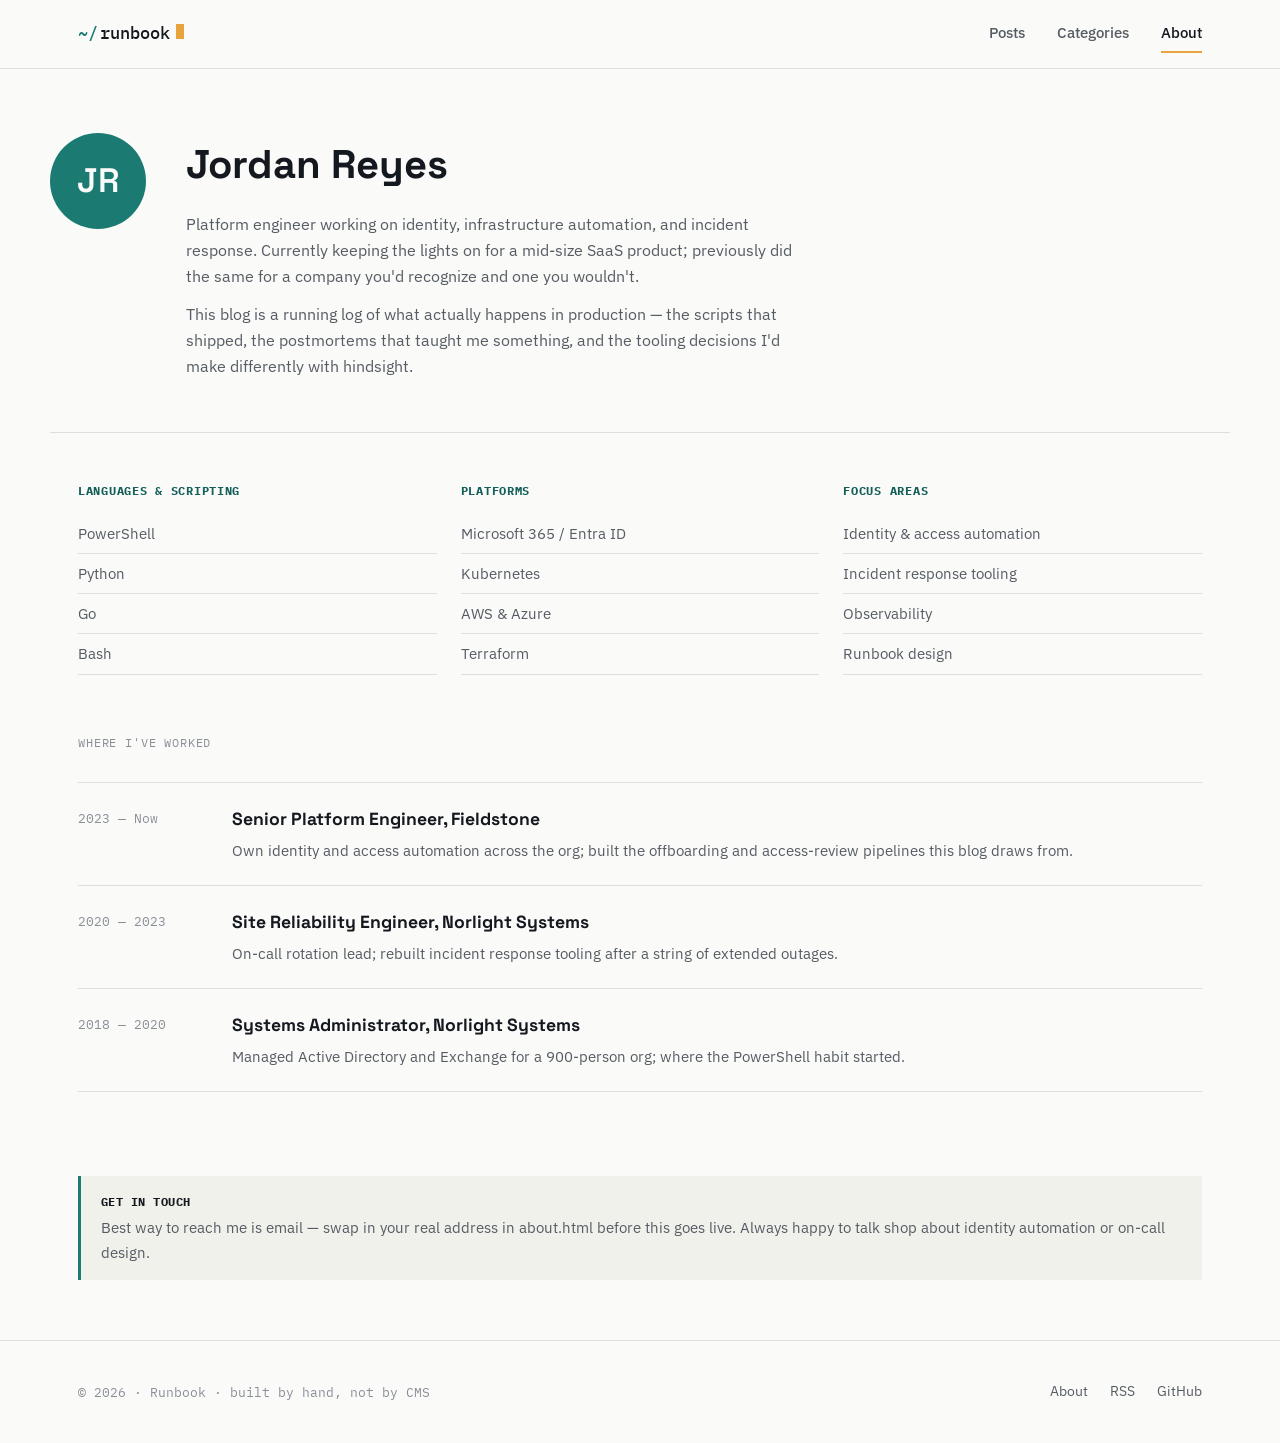
==== about.html @ 985eea35 "Add files via upload" ====
<!DOCTYPE html>
<html lang="en">
<head>
<meta charset="UTF-8">
<meta name="viewport" content="width=device-width, initial-scale=1.0">
<title>About — Runbook</title>
<link rel="preconnect" href="https://fonts.googleapis.com">
<link href="https://fonts.googleapis.com/css2?family=Space+Grotesk:wght@500;600;700&family=IBM+Plex+Sans:wght@400;500;600&family=IBM+Plex+Mono:wght@400;500;600&display=swap" rel="stylesheet">
<link rel="stylesheet" href="styles.css">
</head>
<body>

<nav class="site-nav">
  <div class="wrap">
    <a href="index.html" class="brand">
      <span class="brand-prompt">~/</span>runbook<span class="cursor"></span>
    </a>
    <div class="nav-links">
      <a href="index.html">Posts</a>
      <a href="index.html#categories">Categories</a>
      <a href="about.html" class="active">About</a>
    </div>
    <button class="nav-toggle" aria-label="Toggle menu"><span></span></button>
  </div>
</nav>

<header class="about-hero wrap">
  <div class="about-avatar">JR</div>
  <div>
    <h1>Jordan Reyes</h1>
    <p>Platform engineer working on identity, infrastructure automation, and incident response. Currently keeping the lights on for a mid-size SaaS product; previously did the same for a company you'd recognize and one you wouldn't.</p>
    <p>This blog is a running log of what actually happens in production — the scripts that shipped, the postmortems that taught me something, and the tooling decisions I'd make differently with hindsight.</p>
  </div>
</header>

<main class="wrap">

  <section class="stack-grid">
    <div class="stack-col">
      <h4>Languages &amp; scripting</h4>
      <ul>
        <li>PowerShell</li>
        <li>Python</li>
        <li>Go</li>
        <li>Bash</li>
      </ul>
    </div>
    <div class="stack-col">
      <h4>Platforms</h4>
      <ul>
        <li>Microsoft 365 / Entra ID</li>
        <li>Kubernetes</li>
        <li>AWS &amp; Azure</li>
        <li>Terraform</li>
      </ul>
    </div>
    <div class="stack-col">
      <h4>Focus areas</h4>
      <ul>
        <li>Identity &amp; access automation</li>
        <li>Incident response tooling</li>
        <li>Observability</li>
        <li>Runbook design</li>
      </ul>
    </div>
  </section>

  <div class="related-title" style="margin-top:10px;">Where I've worked</div>
  <section class="timeline">
    <div class="timeline-item">
      <div class="when">2023 — Now</div>
      <div>
        <h4>Senior Platform Engineer, Fieldstone</h4>
        <p>Own identity and access automation across the org; built the offboarding and access-review pipelines this blog draws from.</p>
      </div>
    </div>
    <div class="timeline-item">
      <div class="when">2020 — 2023</div>
      <div>
        <h4>Site Reliability Engineer, Norlight Systems</h4>
        <p>On-call rotation lead; rebuilt incident response tooling after a string of extended outages.</p>
      </div>
    </div>
    <div class="timeline-item">
      <div class="when">2018 — 2020</div>
      <div>
        <h4>Systems Administrator, Norlight Systems</h4>
        <p>Managed Active Directory and Exchange for a 900-person org; where the PowerShell habit started.</p>
      </div>
    </div>
  </section>

  <div class="callout" style="margin-bottom:60px;">
    <strong>Get in touch</strong>
    Best way to reach me is email — swap in your real address in about.html before this goes live. Always happy to talk shop about identity automation or on-call design.
  </div>

</main>

<footer class="site-footer">
  <div class="wrap">
    <div class="footer-mono">© 2026 · Runbook · built by hand, not by CMS</div>
    <div class="footer-links">
      <a href="about.html">About</a>
      <a href="#">RSS</a>
      <a href="#">GitHub</a>
    </div>
  </div>
</footer>

<script src="main.js"></script>
</body>
</html>
---- styles.css ----
/* ==========================================================================
   Runbook — design tokens
   Display: Space Grotesk · Body: IBM Plex Sans · Utility/code: IBM Plex Mono
   ========================================================================== */

:root {
  --paper: #FAFAF8;
  --panel: #F1F1EC;
  --ink: #14181F;
  --ink-soft: #565C64;
  --ink-faint: #8A8F97;
  --amber: #E8A33D;
  --amber-dim: #B87F2A;
  --teal: #1B7A72;
  --teal-dim: #145F59;
  --rust: #B5533C;
  --rule: #DEDFD8;
  --rule-strong: #C7C9C0;

  --font-display: "Space Grotesk", "Segoe UI", sans-serif;
  --font-body: "IBM Plex Sans", "Segoe UI", sans-serif;
  --font-mono: "IBM Plex Mono", "SFMono-Regular", Consolas, monospace;

  --max-w: 1180px;
}

* { box-sizing: border-box; }
html { scroll-behavior: smooth; }

@media (prefers-reduced-motion: reduce) {
  html { scroll-behavior: auto; }
  * { animation-duration: 0.001ms !important; transition-duration: 0.001ms !important; }
}

body {
  margin: 0;
  background: var(--paper);
  color: var(--ink);
  font-family: var(--font-body);
  font-size: 16px;
  line-height: 1.6;
  -webkit-font-smoothing: antialiased;
}

a { color: inherit; text-decoration: none; }
img { max-width: 100%; display: block; }

.wrap {
  max-width: var(--max-w);
  margin: 0 auto;
  padding: 0 28px;
}

/* -------------------- Nav -------------------- */

.site-nav {
  border-bottom: 1px solid var(--rule);
  background: var(--paper);
  position: sticky;
  top: 0;
  z-index: 50;
}

.site-nav .wrap {
  display: flex;
  align-items: center;
  justify-content: space-between;
  height: 68px;
}

.brand {
  font-family: var(--font-mono);
  font-size: 17px;
  font-weight: 500;
  display: flex;
  align-items: baseline;
  gap: 2px;
}

.brand .cursor {
  display: inline-block;
  width: 8px;
  height: 15px;
  background: var(--amber);
  margin-left: 4px;
  animation: blink 1.1s steps(1) infinite;
}

@keyframes blink {
  50% { opacity: 0; }
}

.brand-prompt { color: var(--teal); }

.nav-links {
  display: flex;
  gap: 32px;
  font-size: 14.5px;
  font-weight: 500;
}

.nav-links a {
  color: var(--ink-soft);
  padding: 6px 0;
  border-bottom: 2px solid transparent;
  transition: color 0.15s ease, border-color 0.15s ease;
}

.nav-links a:hover,
.nav-links a.active {
  color: var(--ink);
  border-color: var(--amber);
}

.nav-toggle {
  display: none;
  background: none;
  border: 1px solid var(--rule-strong);
  border-radius: 6px;
  width: 38px;
  height: 38px;
  align-items: center;
  justify-content: center;
  cursor: pointer;
}
.nav-toggle span,
.nav-toggle span::before,
.nav-toggle span::after {
  content: "";
  display: block;
  width: 18px;
  height: 2px;
  background: var(--ink);
  position: relative;
}
.nav-toggle span::before { position: absolute; top: -6px; }
.nav-toggle span::after { position: absolute; top: 6px; }

/* -------------------- Hero -------------------- */

.hero {
  padding: 76px 0 56px;
  border-bottom: 1px solid var(--rule);
}

.hero-kicker {
  font-family: var(--font-mono);
  font-size: 13px;
  color: var(--teal);
  letter-spacing: 0.02em;
  margin-bottom: 18px;
  display: flex;
  align-items: center;
  gap: 10px;
}

.hero-kicker::before {
  content: "";
  width: 22px;
  height: 1px;
  background: var(--teal);
  display: inline-block;
}

.hero h1 {
  font-family: var(--font-display);
  font-size: clamp(2.4rem, 5vw, 3.6rem);
  line-height: 1.05;
  margin: 0 0 22px;
  max-width: 15ch;
  letter-spacing: -0.01em;
}

.hero h1 .hl { color: var(--amber-dim); }

.hero p.lede {
  font-size: 1.15rem;
  color: var(--ink-soft);
  max-width: 56ch;
  margin: 0 0 30px;
}

.hero-terminal {
  font-family: var(--font-mono);
  font-size: 13.5px;
  color: var(--ink-faint);
}
.hero-terminal .prompt { color: var(--amber-dim); }
.hero-terminal .cur {
  display: inline-block;
  width: 7px;
  height: 13px;
  background: var(--ink-faint);
  margin-left: 3px;
  vertical-align: -1px;
  animation: blink 1.1s steps(1) infinite;
}

/* -------------------- Category chips -------------------- */

.chip-row {
  display: flex;
  flex-wrap: wrap;
  gap: 10px;
  padding: 26px 0 6px;
}

.chip {
  font-family: var(--font-mono);
  font-size: 12.5px;
  padding: 7px 13px;
  border-radius: 999px;
  border: 1px solid var(--rule-strong);
  color: var(--ink-soft);
  background: var(--panel);
  cursor: pointer;
  transition: all 0.15s ease;
}
.chip:hover { border-color: var(--ink); color: var(--ink); }
.chip.active {
  background: var(--ink);
  border-color: var(--ink);
  color: var(--paper);
}

/* -------------------- Post grid -------------------- */

.post-grid {
  display: grid;
  grid-template-columns: repeat(2, 1fr);
  gap: 1px;
  background: var(--rule);
  border: 1px solid var(--rule);
  margin: 30px 0 80px;
}

.post-card {
  background: var(--paper);
  padding: 30px 32px;
  display: flex;
  flex-direction: column;
  gap: 14px;
  position: relative;
  transition: background 0.15s ease;
}
.post-card:hover { background: var(--panel); }

.post-card::before {
  content: "";
  position: absolute;
  left: 0; top: 0; bottom: 0;
  width: 3px;
  background: var(--cat-color, var(--amber));
}

.post-card.featured {
  grid-column: span 2;
  padding: 40px 40px;
}

.cat-tag {
  font-family: var(--font-mono);
  font-size: 11.5px;
  text-transform: uppercase;
  letter-spacing: 0.06em;
  color: var(--cat-color, var(--amber-dim));
  font-weight: 600;
}

.post-card h3 {
  font-family: var(--font-display);
  font-size: 1.4rem;
  line-height: 1.25;
  margin: 0;
}
.post-card.featured h3 { font-size: 1.9rem; }

.post-card p {
  color: var(--ink-soft);
  font-size: 0.96rem;
  margin: 0;
  flex-grow: 1;
}

.post-meta {
  font-family: var(--font-mono);
  font-size: 12px;
  color: var(--ink-faint);
  display: flex;
  gap: 14px;
}

/* -------------------- Post page -------------------- */

.post-header {
  padding: 48px 0 36px;
  border-bottom: 1px solid var(--rule);
}

.breadcrumb {
  font-family: var(--font-mono);
  font-size: 12.5px;
  color: var(--ink-faint);
  margin-bottom: 22px;
}
.breadcrumb .prompt { color: var(--amber-dim); }
.breadcrumb a:hover { color: var(--teal); }

.post-header h1 {
  font-family: var(--font-display);
  font-size: clamp(2rem, 4vw, 2.9rem);
  line-height: 1.12;
  max-width: 22ch;
  margin: 0 0 20px;
}

.byline {
  display: flex;
  align-items: center;
  gap: 12px;
  font-size: 14px;
  color: var(--ink-soft);
}

.byline .avatar {
  width: 34px;
  height: 34px;
  border-radius: 50%;
  background: var(--teal);
  color: var(--paper);
  font-family: var(--font-display);
  font-weight: 600;
  display: flex;
  align-items: center;
  justify-content: center;
  font-size: 13px;
}

.byline .sep { color: var(--rule-strong); }
.byline .meta-mono { font-family: var(--font-mono); font-size: 12.5px; color: var(--ink-faint); }

.post-layout {
  display: grid;
  grid-template-columns: 1fr 260px;
  gap: 64px;
  padding: 48px 0 20px;
  align-items: start;
}

.post-body h2 {
  font-family: var(--font-display);
  font-size: 1.55rem;
  margin: 46px 0 16px;
  scroll-margin-top: 90px;
}
.post-body h3 {
  font-family: var(--font-display);
  font-size: 1.2rem;
  margin: 32px 0 12px;
  scroll-margin-top: 90px;
}
.post-body p { margin: 0 0 18px; color: var(--ink); font-size: 1.02rem; }
.post-body ul, .post-body ol { margin: 0 0 18px; padding-left: 22px; }
.post-body li { margin-bottom: 8px; }
.post-body strong { color: var(--ink); }

.callout {
  background: var(--panel);
  border-left: 3px solid var(--teal);
  padding: 16px 20px;
  margin: 24px 0;
  font-size: 0.95rem;
  color: var(--ink-soft);
}
.callout.warn { border-left-color: var(--rust); }
.callout strong { color: var(--ink); display: block; margin-bottom: 4px; font-family: var(--font-mono); font-size: 12px; text-transform: uppercase; letter-spacing: 0.04em; }

pre.code-block {
  background: var(--ink);
  color: #E8E6DD;
  font-family: var(--font-mono);
  font-size: 13.5px;
  line-height: 1.65;
  padding: 20px 22px;
  border-radius: 8px;
  overflow-x: auto;
  margin: 22px 0;
  position: relative;
}
pre.code-block::before {
  content: attr(data-lang);
  position: absolute;
  top: 10px;
  right: 16px;
  font-size: 10.5px;
  color: var(--amber);
  text-transform: uppercase;
  letter-spacing: 0.06em;
}
pre.code-block .c1 { color: #7C8A99; }
pre.code-block .s1 { color: #E8A33D; }
pre.code-block .k1 { color: #6FBFB5; }

code.inline {
  font-family: var(--font-mono);
  background: var(--panel);
  padding: 2px 6px;
  border-radius: 4px;
  font-size: 0.88em;
  color: var(--teal-dim);
}

/* TOC sidebar - styled like a directory tree */

.toc {
  position: sticky;
  top: 90px;
}

.toc-label {
  font-family: var(--font-mono);
  font-size: 11px;
  text-transform: uppercase;
  letter-spacing: 0.08em;
  color: var(--ink-faint);
  margin-bottom: 12px;
}

.toc ul {
  list-style: none;
  margin: 0;
  padding: 0;
  border-left: 1px solid var(--rule);
}

.toc li a {
  display: block;
  font-size: 13.5px;
  color: var(--ink-soft);
  padding: 6px 0 6px 16px;
  border-left: 2px solid transparent;
  margin-left: -1px;
  transition: color 0.15s ease, border-color 0.15s ease;
}
.toc li a:hover { color: var(--ink); }
.toc li a.active {
  color: var(--teal-dim);
  border-left-color: var(--teal);
  font-weight: 500;
}

.toc-card {
  margin-top: 34px;
  padding: 18px 18px;
  background: var(--panel);
  font-size: 13px;
  color: var(--ink-soft);
}
.toc-card strong { display: block; color: var(--ink); font-family: var(--font-mono); font-size: 11px; text-transform: uppercase; letter-spacing: 0.06em; margin-bottom: 8px; }

/* Author card */

.author-card {
  display: flex;
  gap: 18px;
  border-top: 1px solid var(--rule);
  border-bottom: 1px solid var(--rule);
  padding: 30px 0;
  margin: 50px 0;
}
.author-card .avatar-lg {
  width: 58px;
  height: 58px;
  border-radius: 50%;
  background: var(--amber-dim);
  color: var(--paper);
  font-family: var(--font-display);
  font-weight: 600;
  font-size: 20px;
  display: flex;
  align-items: center;
  justify-content: center;
  flex-shrink: 0;
}
.author-card h4 { margin: 0 0 6px; font-family: var(--font-display); font-size: 1.05rem; }
.author-card p { margin: 0; color: var(--ink-soft); font-size: 0.93rem; }

/* Related posts */

.related-title {
  font-family: var(--font-mono);
  font-size: 12px;
  text-transform: uppercase;
  letter-spacing: 0.07em;
  color: var(--ink-faint);
  margin: 0 0 20px;
}

.related-grid {
  display: grid;
  grid-template-columns: repeat(3, 1fr);
  gap: 1px;
  background: var(--rule);
  border: 1px solid var(--rule);
  margin-bottom: 70px;
}
.related-grid .post-card { padding: 22px 24px; gap: 10px; }
.related-grid .post-card h3 { font-size: 1.05rem; }

/* -------------------- About page -------------------- */

.about-hero {
  padding: 64px 0 40px;
  border-bottom: 1px solid var(--rule);
  display: grid;
  grid-template-columns: auto 1fr;
  gap: 40px;
  align-items: start;
}

.about-avatar {
  width: 96px;
  height: 96px;
  border-radius: 50%;
  background: var(--teal);
  color: var(--paper);
  font-family: var(--font-display);
  font-weight: 600;
  font-size: 34px;
  display: flex;
  align-items: center;
  justify-content: center;
}

.about-hero h1 {
  font-family: var(--font-display);
  font-size: clamp(1.9rem, 3.4vw, 2.5rem);
  margin: 0 0 14px;
}
.about-hero p { color: var(--ink-soft); max-width: 62ch; margin: 0 0 12px; font-size: 1.02rem; }

.stack-grid {
  display: grid;
  grid-template-columns: repeat(3, 1fr);
  gap: 24px;
  padding: 48px 0;
}
.stack-col h4 {
  font-family: var(--font-mono);
  font-size: 12px;
  text-transform: uppercase;
  letter-spacing: 0.06em;
  color: var(--teal-dim);
  margin: 0 0 14px;
}
.stack-col ul { list-style: none; margin: 0; padding: 0; }
.stack-col li {
  font-size: 14.5px;
  color: var(--ink-soft);
  padding: 8px 0;
  border-bottom: 1px solid var(--rule);
}

.timeline {
  padding: 10px 0 60px;
}
.timeline-item {
  display: grid;
  grid-template-columns: 130px 1fr;
  gap: 24px;
  padding: 22px 0;
  border-top: 1px solid var(--rule);
}
.timeline-item:last-child { border-bottom: 1px solid var(--rule); }
.timeline-item .when {
  font-family: var(--font-mono);
  font-size: 12.5px;
  color: var(--ink-faint);
  padding-top: 3px;
}
.timeline-item h4 { margin: 0 0 6px; font-family: var(--font-display); font-size: 1.1rem; }
.timeline-item p { margin: 0; color: var(--ink-soft); font-size: 0.94rem; }

/* -------------------- Footer -------------------- */

.site-footer {
  border-top: 1px solid var(--rule);
  padding: 40px 0;
  margin-top: 20px;
}
.site-footer .wrap {
  display: flex;
  justify-content: space-between;
  align-items: center;
  flex-wrap: wrap;
  gap: 16px;
}
.footer-mono {
  font-family: var(--font-mono);
  font-size: 12.5px;
  color: var(--ink-faint);
}
.footer-links { display: flex; gap: 22px; font-size: 13.5px; color: var(--ink-soft); }
.footer-links a:hover { color: var(--teal-dim); }

/* -------------------- Responsive -------------------- */

@media (max-width: 860px) {
  .post-grid, .related-grid { grid-template-columns: 1fr; }
  .post-card.featured { grid-column: span 1; }
  .post-layout { grid-template-columns: 1fr; }
  .toc { position: static; margin-bottom: 40px; }
  .stack-grid { grid-template-columns: 1fr; }
  .nav-links { display: none; }
  .nav-toggle { display: flex; }
  .about-hero { grid-template-columns: 1fr; }
  .timeline-item { grid-template-columns: 1fr; gap: 6px; }
}

@media (max-width: 860px) {
  .nav-links.open {
    display: flex;
    flex-direction: column;
    position: absolute;
    top: 68px;
    left: 0;
    right: 0;
    background: var(--paper);
    border-bottom: 1px solid var(--rule);
    padding: 16px 28px 24px;
    gap: 16px;
  }
}
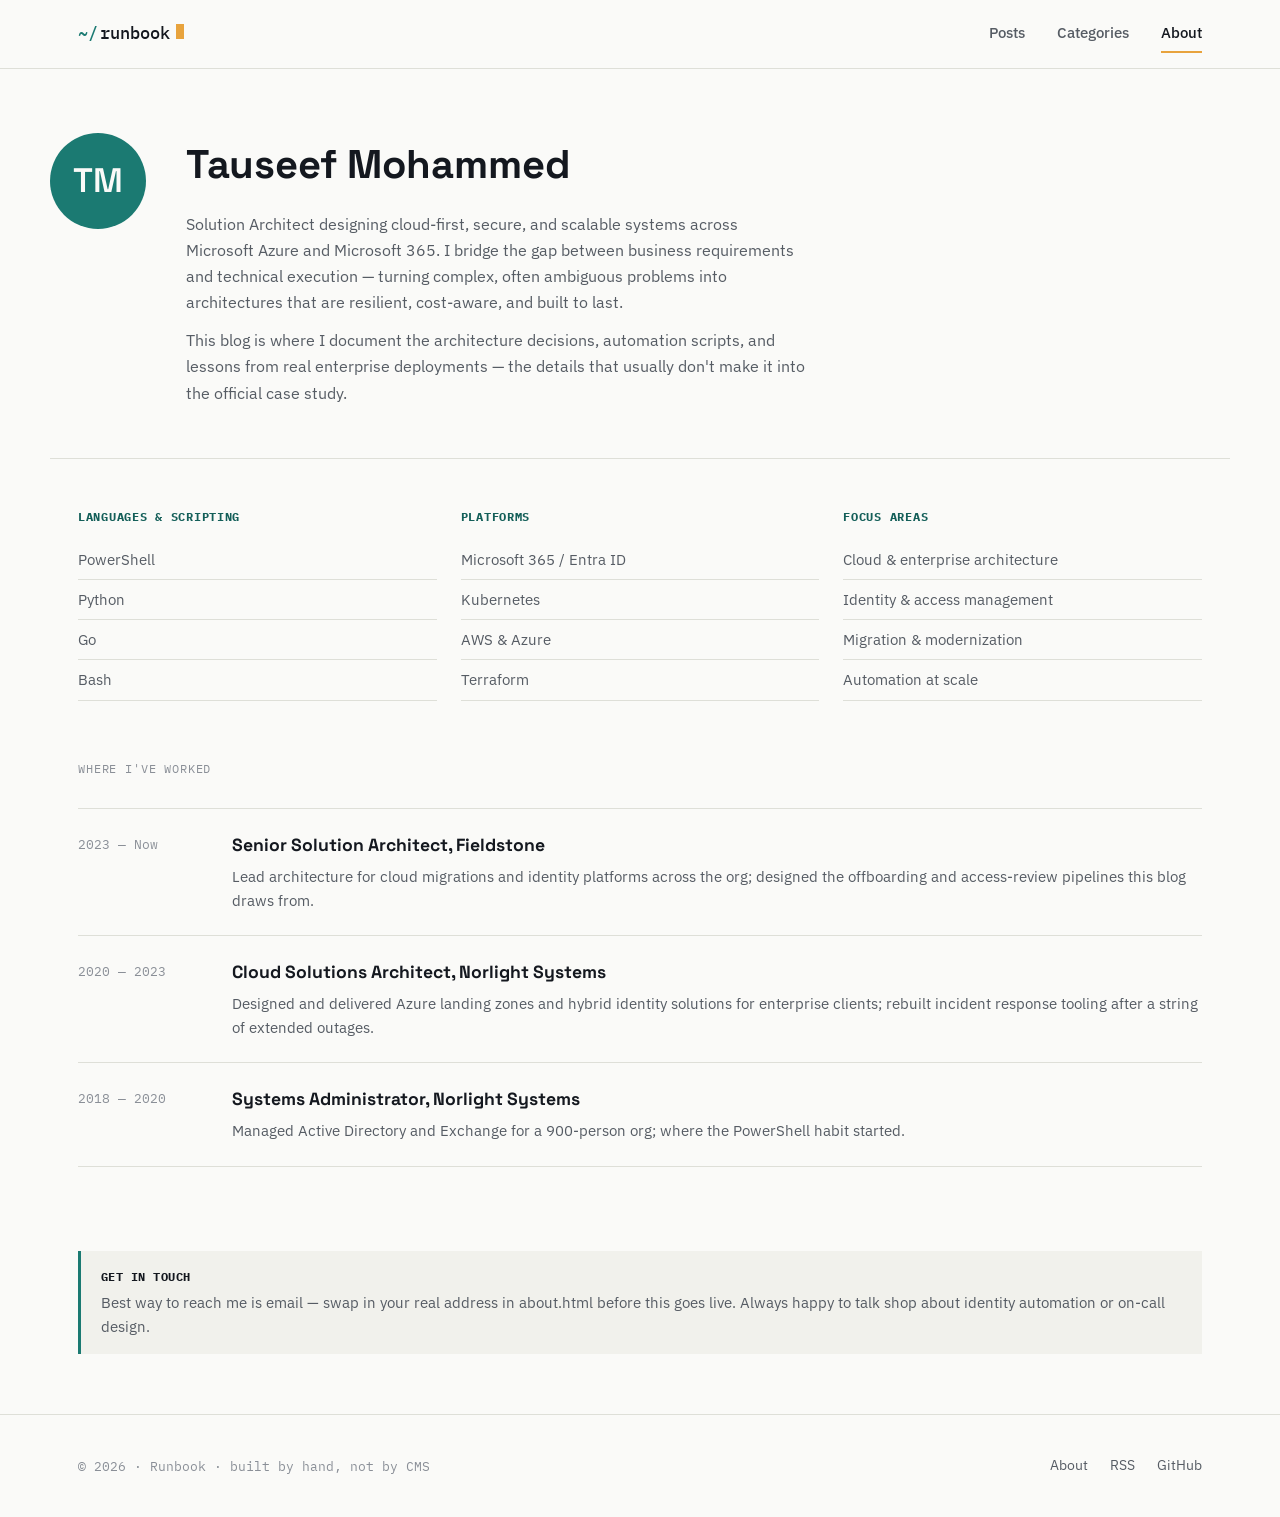
==== commit 7bcdd803: "Add files via upload" ====
--- a/about.html
+++ b/about.html
@@ -25,11 +25,11 @@
 </nav>
 
 <header class="about-hero wrap">
-  <div class="about-avatar">JR</div>
+  <div class="about-avatar">TM</div>
   <div>
-    <h1>Jordan Reyes</h1>
-    <p>Platform engineer working on identity, infrastructure automation, and incident response. Currently keeping the lights on for a mid-size SaaS product; previously did the same for a company you'd recognize and one you wouldn't.</p>
-    <p>This blog is a running log of what actually happens in production — the scripts that shipped, the postmortems that taught me something, and the tooling decisions I'd make differently with hindsight.</p>
+    <h1>Tauseef Mohammed</h1>
+    <p>Solution Architect designing cloud-first, secure, and scalable systems across Microsoft Azure and Microsoft 365. I bridge the gap between business requirements and technical execution — turning complex, often ambiguous problems into architectures that are resilient, cost-aware, and built to last.</p>
+    <p>This blog is where I document the architecture decisions, automation scripts, and lessons from real enterprise deployments — the details that usually don't make it into the official case study.</p>
   </div>
 </header>
 
@@ -57,10 +57,10 @@
     <div class="stack-col">
       <h4>Focus areas</h4>
       <ul>
-        <li>Identity &amp; access automation</li>
-        <li>Incident response tooling</li>
-        <li>Observability</li>
-        <li>Runbook design</li>
+        <li>Cloud &amp; enterprise architecture</li>
+        <li>Identity &amp; access management</li>
+        <li>Migration &amp; modernization</li>
+        <li>Automation at scale</li>
       </ul>
     </div>
   </section>
@@ -70,15 +70,15 @@
     <div class="timeline-item">
       <div class="when">2023 — Now</div>
       <div>
-        <h4>Senior Platform Engineer, Fieldstone</h4>
-        <p>Own identity and access automation across the org; built the offboarding and access-review pipelines this blog draws from.</p>
+        <h4>Senior Solution Architect, Fieldstone</h4>
+        <p>Lead architecture for cloud migrations and identity platforms across the org; designed the offboarding and access-review pipelines this blog draws from.</p>
       </div>
     </div>
     <div class="timeline-item">
       <div class="when">2020 — 2023</div>
       <div>
-        <h4>Site Reliability Engineer, Norlight Systems</h4>
-        <p>On-call rotation lead; rebuilt incident response tooling after a string of extended outages.</p>
+        <h4>Cloud Solutions Architect, Norlight Systems</h4>
+        <p>Designed and delivered Azure landing zones and hybrid identity solutions for enterprise clients; rebuilt incident response tooling after a string of extended outages.</p>
       </div>
     </div>
     <div class="timeline-item">
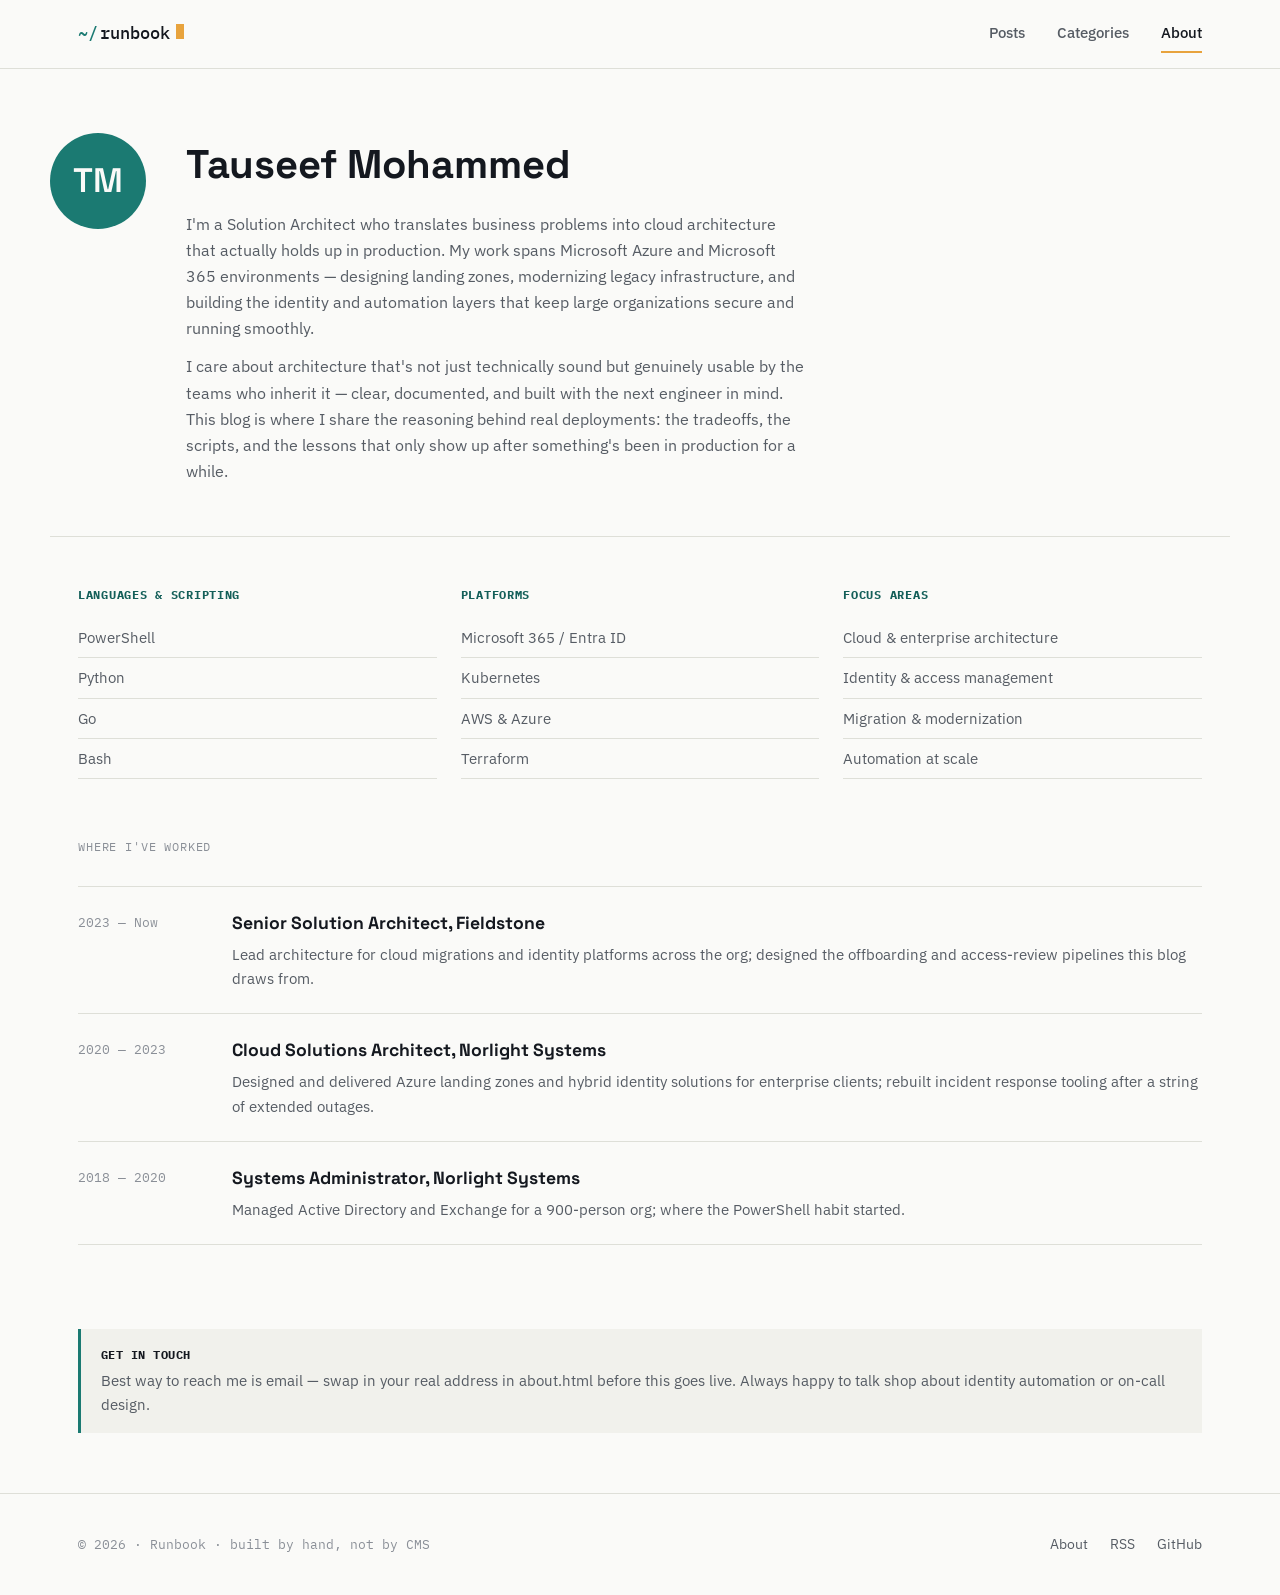
==== commit 643e69e8: "Add files via upload" ====
--- a/about.html
+++ b/about.html
@@ -4,6 +4,7 @@
 <meta charset="UTF-8">
 <meta name="viewport" content="width=device-width, initial-scale=1.0">
 <title>About — Runbook</title>
+<meta name="description" content="Tauseef Mohammed — Solution Architect specializing in cloud infrastructure, identity, and enterprise automation on Microsoft Azure and Microsoft 365.">
 <link rel="preconnect" href="https://fonts.googleapis.com">
 <link href="https://fonts.googleapis.com/css2?family=Space+Grotesk:wght@500;600;700&family=IBM+Plex+Sans:wght@400;500;600&family=IBM+Plex+Mono:wght@400;500;600&display=swap" rel="stylesheet">
 <link rel="stylesheet" href="styles.css">
@@ -28,8 +29,8 @@
   <div class="about-avatar">TM</div>
   <div>
     <h1>Tauseef Mohammed</h1>
-    <p>Solution Architect designing cloud-first, secure, and scalable systems across Microsoft Azure and Microsoft 365. I bridge the gap between business requirements and technical execution — turning complex, often ambiguous problems into architectures that are resilient, cost-aware, and built to last.</p>
-    <p>This blog is where I document the architecture decisions, automation scripts, and lessons from real enterprise deployments — the details that usually don't make it into the official case study.</p>
+    <p>I'm a Solution Architect who translates business problems into cloud architecture that actually holds up in production. My work spans Microsoft Azure and Microsoft 365 environments — designing landing zones, modernizing legacy infrastructure, and building the identity and automation layers that keep large organizations secure and running smoothly.</p>
+    <p>I care about architecture that's not just technically sound but genuinely usable by the teams who inherit it — clear, documented, and built with the next engineer in mind. This blog is where I share the reasoning behind real deployments: the tradeoffs, the scripts, and the lessons that only show up after something's been in production for a while.</p>
   </div>
 </header>
 
